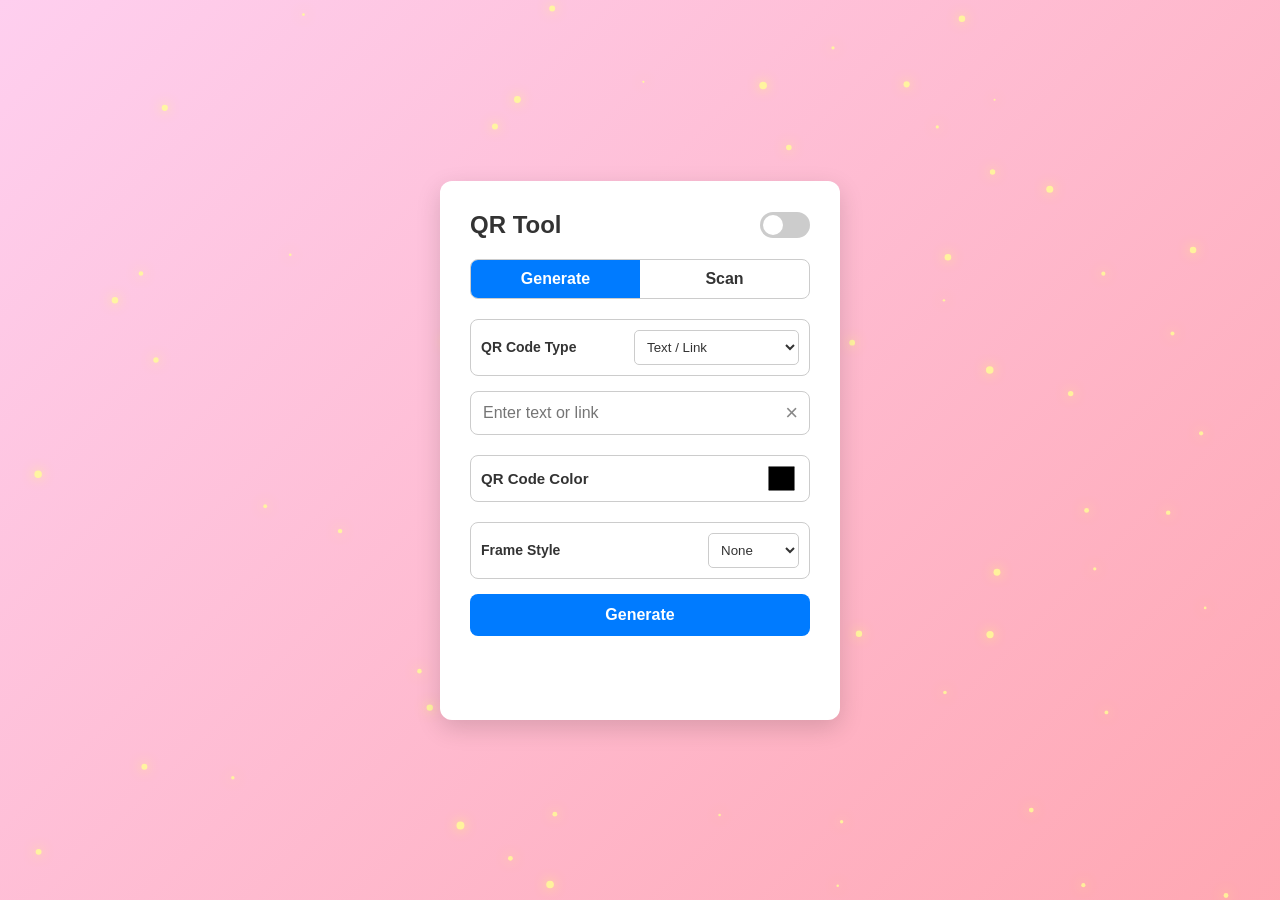
==== index.html @ a4e08ac9 "Rename qrindex.html to index.html" ====
<!DOCTYPE html>
<html lang="en">
<head>
    <meta charset="UTF-8">
    <meta name="viewport" content="width=device-width, initial-scale=1.0">
    <title>Modern QR Generator</title>
    <link rel="stylesheet" href="qrstyle.css">
    <script src="https://cdnjs.cloudflare.com/ajax/libs/qrcodejs/1.0.0/qrcode.min.js"></script>
    <script src="https://unpkg.com/html5-qrcode"></script>
</head>
<body>

    <canvas id="bg-canvas"></canvas>

    <div class="container">
        <div class="header">
            <h2>QR Tool</h2>
            <label class="theme-switch">
                <input type="checkbox" id="theme-toggle">
                <span class="slider round"></span>
            </label>
        </div>

        <div class="tabs">
            <button id="tab-generate" class="tab-btn active">Generate</button>
            <button id="tab-scan" class="tab-btn">Scan</button>
        </div>
        
        <div id="generate-section">
            
            <div class="template-selector">
                <label for="qr-type">QR Code Type</label>
                <select id="qr-type">
                    <option value="text">Text / Link</option>
                    <option value="vcard">Contact Card (vCard)</option>
                    <option value="wifi">Connect to Wi-Fi</option>
                </select>
            </div>

            <div id="input-text-group" class="input-wrapper">
                <input type="text" id="qr-input" placeholder="Enter text or link">
                <span id="clear-btn" class="clear-icon" title="Clear">&times;</span>
            </div>

            <div id="input-vcard-group" style="display: none;">
                <input type="text" id="vcard-name" class="multi-input" placeholder="Name">
                <input type="text" id="vcard-phone" class="multi-input" placeholder="Phone">
                <input type="email" id="vcard-email" class="multi-input" placeholder="Email">
                <input type="text" id="vcard-company" class="multi-input" placeholder="Company / Position">
            </div>

            <div id="input-wifi-group" style="display: none;">
                <input type="text" id="wifi-ssid" class="multi-input" placeholder="Wi-Fi Name (SSID)">
                <input type="text" id="wifi-pass" class="multi-input" placeholder="Password">
                <select id="wifi-type" class="multi-input">
                    <option value="WPA">WPA/WPA2 (Recommended)</option>
                    <option value="WEP">WEP</option>
                    <option value="nopass">No password required</option>
                </select>
            </div>
            
            <div class="color-picker-group">
                <label for="qr-color">QR Code Color</label>
                <input type="color" id="qr-color" value="#000000">
            </div>

            <div class="template-selector">
                <label for="qr-frame-style">Frame Style</label>
                <select id="qr-frame-style">
                    <option value="none">None</option>
                    <option value="scan-me">Scan Me</option>
                </select>
            </div>

            <button id="generate-btn">Generate</button>
            
            <div id="qr-outer-frame" class="frame-none">
                <div id="frame-text">SCAN ME</div>
                <div id="qr-wrapper">
                    <div id="qrcode"></div>
                    <img id="qr-logo" src="" alt="Logo">
                </div>
            </div>
            
            <button id="download-btn" style="display: none;">Download QR</button>
        </div>

        <div id="scan-section" style="display: none;">
            <div id="reader"></div>
            <div id="scan-result-box" style="display: none;">
                <p><strong>Scanned Result:</strong></p>
                <a id="scan-result-link" href="#" target="_blank"></a>
                <button id="copy-btn" class="secondary-btn" style="margin-top: 10px;">Copy Text</button>
            </div>
        </div>
    </div>

    <script src="qrapp.js"></script>
</body>
</html>
---- qrstyle.css ----
:root {
    --bg-gradient: linear-gradient(-45deg, #a1c4fd, #c2e9fb, #ff9a9e, #fecfef);
    --container-bg: #ffffff;
    --text-color: #333333;
    --input-bg: #ffffff;
    --border-color: #cccccc;
    --btn-color: #007bff;
    --btn-hover: #0056b3;
}
body.dark-mode {
    --bg-gradient: linear-gradient(-45deg, #1a1a2e, #16213e, #0f3460, #e94560);
    --container-bg: #2d2d2d;
    --text-color: #ffffff;
    --input-bg: #3d3d3d;
    --border-color: #555555;
}
body {
    font-family: 'Segoe UI', Tahoma, Geneva, Verdana, sans-serif;
    background: var(--bg-gradient); background-size: 400% 400%;
    animation: gradientMove 15s ease infinite; 
    display: flex; justify-content: center; align-items: center;
    height: 100vh; margin: 0;
}
#bg-canvas { position: fixed; top: 0; left: 0; width: 100vw; height: 100vh; z-index: -1; pointer-events: none; }
.container {
    background-color: var(--container-bg); padding: 30px; border-radius: 12px;
    box-shadow: 0 8px 25px rgba(0, 0, 0, 0.15); text-align: center;
    width: 90%; max-width: 400px; box-sizing: border-box; transition: all 0.4s ease;
}
.header { display: flex; justify-content: space-between; align-items: center; margin-bottom: 20px; }
h2 { color: var(--text-color); margin: 0; font-size: 24px; }

.theme-switch { position: relative; display: inline-block; width: 50px; height: 26px; }
.theme-switch input { opacity: 0; width: 0; height: 0; }
.slider { position: absolute; cursor: pointer; top: 0; left: 0; right: 0; bottom: 0; background-color: #ccc; transition: 0.4s; }
.slider:before { position: absolute; content: ""; height: 20px; width: 20px; left: 3px; bottom: 3px; background-color: white; transition: 0.4s; }
input:checked + .slider { background-color: #007bff; }
input:checked + .slider:before { transform: translateX(24px); }
.slider.round { border-radius: 34px; }
.slider.round:before { border-radius: 50%; }

.tabs {
    display: flex; justify-content: space-between; margin-bottom: 20px;
    background-color: var(--input-bg); border-radius: 8px; overflow: hidden; border: 1px solid var(--border-color);
}
.tab-btn {
    flex: 1; background-color: transparent; color: var(--text-color); border-radius: 0;
    padding: 10px; font-size: 16px; font-weight: bold; transition: all 0.3s ease; border: none; outline: none; cursor: pointer;
}
.tab-btn:hover { background-color: rgba(0, 123, 255, 0.1); }
.tab-btn.active { background-color: var(--btn-color); color: white; }

.template-selector {
    display: flex; justify-content: space-between; align-items: center; margin-bottom: 15px;
    padding: 10px; background-color: var(--input-bg); border: 1px solid var(--border-color); border-radius: 8px;
}
.template-selector label { color: var(--text-color); font-weight: bold; font-size: 14px; }
.template-selector select { padding: 8px; border-radius: 5px; border: 1px solid var(--border-color); background-color: var(--container-bg); color: var(--text-color); outline: none; cursor: pointer; }
.multi-input { width: 100%; box-sizing: border-box; padding: 12px; margin-bottom: 10px; border: 1px solid var(--border-color); background-color: var(--input-bg); color: var(--text-color); border-radius: 8px; font-size: 15px; outline: none; }
.multi-input:focus { border-color: var(--btn-color); box-shadow: 0 0 5px rgba(0, 123, 255, 0.5); }

.input-wrapper { position: relative; width: 100%; margin-bottom: 20px; }
.input-wrapper input[type="text"] { width: 100%; box-sizing: border-box; padding: 12px; padding-right: 35px; border: 1px solid var(--border-color); background-color: var(--input-bg); color: var(--text-color); border-radius: 8px; font-size: 16px; outline: none; margin-bottom: 0; }
.input-wrapper input[type="text"]:focus { border-color: var(--btn-color); box-shadow: 0 0 5px rgba(0, 123, 255, 0.5); }
.clear-icon { position: absolute; right: 12px; top: 50%; transform: translateY(-50%); font-size: 22px; color: #888888; cursor: pointer; user-select: none; }
.clear-icon:hover { color: #ff4d4d; transform: translateY(-50%) scale(1.1); }

.color-picker-group { display: flex; justify-content: space-between; align-items: center; margin-bottom: 20px; padding: 5px 10px; background-color: var(--input-bg); border: 1px solid var(--border-color); border-radius: 8px; }
.color-picker-group label { color: var(--text-color); font-size: 15px; font-weight: bold; }
input[type="color"] { border: none; width: 35px; height: 35px; border-radius: 50%; cursor: pointer; background: none; outline: none; }

button { background-color: var(--btn-color); color: white; border: none; padding: 12px 20px; border-radius: 8px; font-size: 16px; cursor: pointer; width: 100%; font-weight: bold; transition: 0.3s; }
button:hover { background-color: var(--btn-hover); }
button:active { transform: scale(0.98); }
.secondary-btn { background-color: #6c757d; }
.secondary-btn:hover { background-color: #5a6268; }
#download-btn { margin-top: 15px; background-color: #28a745; }
#download-btn:hover { background-color: #218838; }

#qr-wrapper { position: relative; width: 100%; display: block; }
#qrcode { display: flex; justify-content: center; padding: 15px; background: white; border-radius: 8px; width: 100%; box-sizing: border-box; }
#qrcode img, #qrcode canvas { width: 100% !important; max-width: 200px !important; height: auto !important; margin: 0 auto; }
#qr-logo { position: absolute; top: 50%; left: 50%; transform: translate(-50%, -50%); width: 45px; height: 45px; background-color: white; padding: 3px; border-radius: 50%; display: none; z-index: 10; box-shadow: 0 2px 5px rgba(0,0,0,0.2); }

#reader { width: 100%; border-radius: 8px; overflow: hidden; border: 2px dashed var(--btn-color); background-color: var(--input-bg); }
#scan-result-box { margin-top: 15px; padding: 15px; background-color: #e8f4fd; border-radius: 8px; word-break: break-all; border: 1px solid #b6d4fe; }
body.dark-mode #scan-result-box { background-color: #1e293b; border-color: #334155; }
#scan-result-link { color: var(--btn-color); font-weight: bold; text-decoration: none; }
#scan-result-link:hover { text-decoration: underline; }

@keyframes gradientMove { 0% { background-position: 0% 50%; } 50% { background-position: 100% 50%; } 100% { background-position: 0% 50%; } }

/* --- Frame Styles အသစ် --- */
#qr-outer-frame {
    position: relative;
    display: inline-block;
    padding: 0;
    border-radius: 12px;
    background: transparent;
    transition: all 0.3s ease;
    margin-top: 20px;
    width: 100%;
    box-sizing: border-box;
}
#qr-outer-frame.frame-scan-me {
    padding: 40px 15px 15px 15px; /* အပေါ်ဘက်တွင် စာရေးရန် နေရာချန်ထားခြင်း */
    box-shadow: 0 4px 15px rgba(0,0,0,0.2);
}
#frame-text {
    display: none;
    position: absolute;
    top: 10px;
    left: 50%;
    transform: translateX(-50%);
    color: white;
    font-weight: bold;
    font-size: 18px;
    letter-spacing: 2px;
}
#qr-outer-frame.frame-scan-me #frame-text {
    display: block;
}
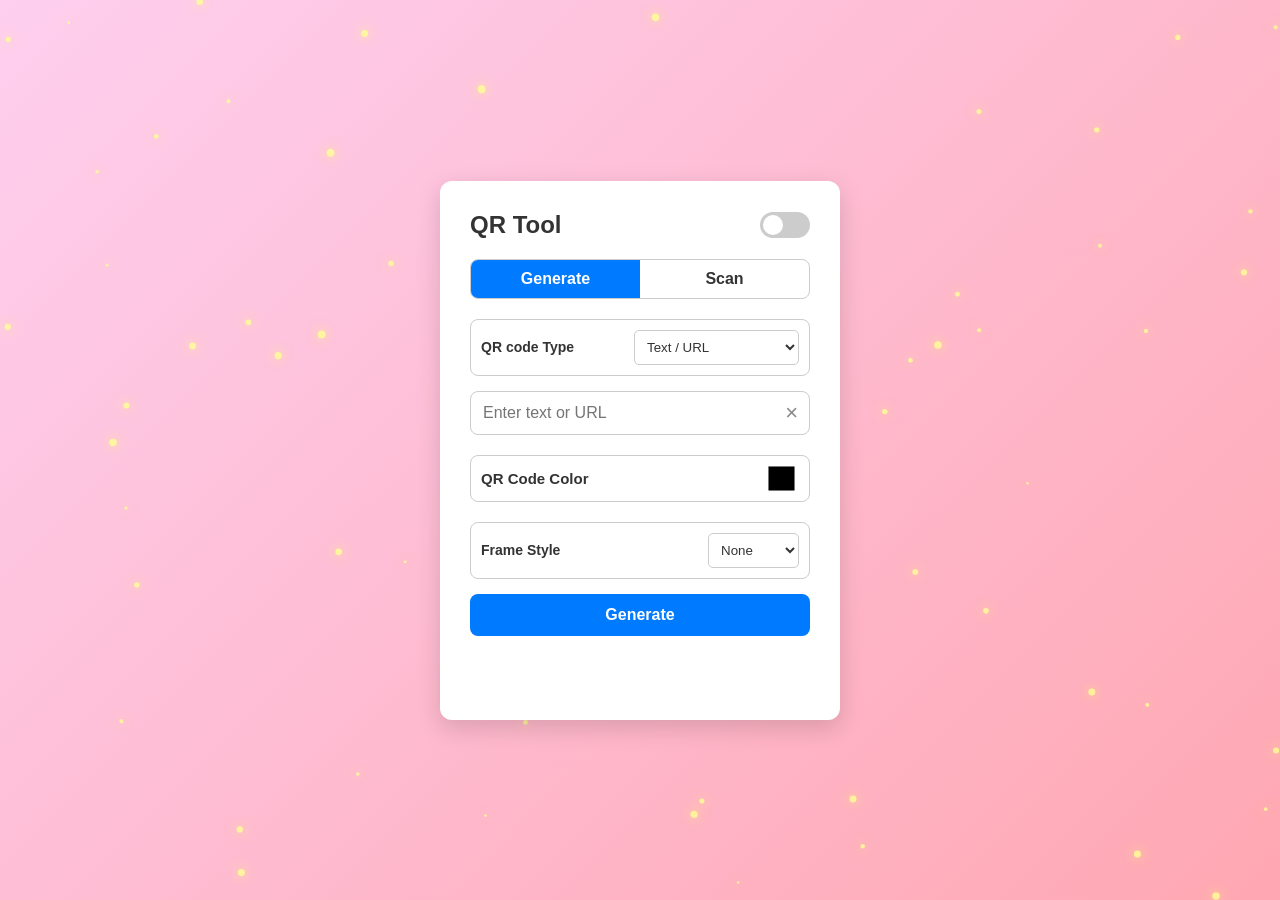
==== commit 7974ce58: "Enhance QR Tool layout and functionality Updated the HTML structure and added a camera switch button" ====
--- a/index.html
+++ b/index.html
@@ -29,16 +29,16 @@
         <div id="generate-section">
             
             <div class="template-selector">
-                <label for="qr-type">QR Code Type</label>
+                <label for="qr-type">QR code Type </label>
                 <select id="qr-type">
-                    <option value="text">Text / Link</option>
+                    <option value="text">Text / URL</option>
                     <option value="vcard">Contact Card (vCard)</option>
-                    <option value="wifi">Connect to Wi-Fi</option>
+                    <option value="wifi">Connect to WiFi</option>
                 </select>
             </div>
 
             <div id="input-text-group" class="input-wrapper">
-                <input type="text" id="qr-input" placeholder="Enter text or link">
+                <input type="text" id="qr-input" placeholder="Enter text or URL">
                 <span id="clear-btn" class="clear-icon" title="Clear">&times;</span>
             </div>
 
@@ -46,16 +46,16 @@
                 <input type="text" id="vcard-name" class="multi-input" placeholder="Name">
                 <input type="text" id="vcard-phone" class="multi-input" placeholder="Phone">
                 <input type="email" id="vcard-email" class="multi-input" placeholder="Email">
-                <input type="text" id="vcard-company" class="multi-input" placeholder="Company / Position">
+                <input type="text" id="vcard-company" class="multi-input" placeholder="Company/Position">
             </div>
 
             <div id="input-wifi-group" style="display: none;">
-                <input type="text" id="wifi-ssid" class="multi-input" placeholder="Wi-Fi Name (SSID)">
+                <input type="text" id="wifi-ssid" class="multi-input" placeholder="WiFi Name (SSID)">
                 <input type="text" id="wifi-pass" class="multi-input" placeholder="Password">
                 <select id="wifi-type" class="multi-input">
                     <option value="WPA">WPA/WPA2 (Recommended)</option>
                     <option value="WEP">WEP</option>
-                    <option value="nopass">No password required</option>
+                    <option value="nopass">No Password Required</option>
                 </select>
             </div>
             
@@ -85,7 +85,9 @@
             <button id="download-btn" style="display: none;">Download QR</button>
         </div>
 
+        <!-- Scan ဖတ်မည့် အပိုင်း (ပြင်ဆင်ထားသည်) -->
         <div id="scan-section" style="display: none;">
+            <button id="switch-camera-btn" class="secondary-btn" style="margin-bottom: 15px;">🔄 Switch Camera</button>
             <div id="reader"></div>
             <div id="scan-result-box" style="display: none;">
                 <p><strong>Scanned Result:</strong></p>
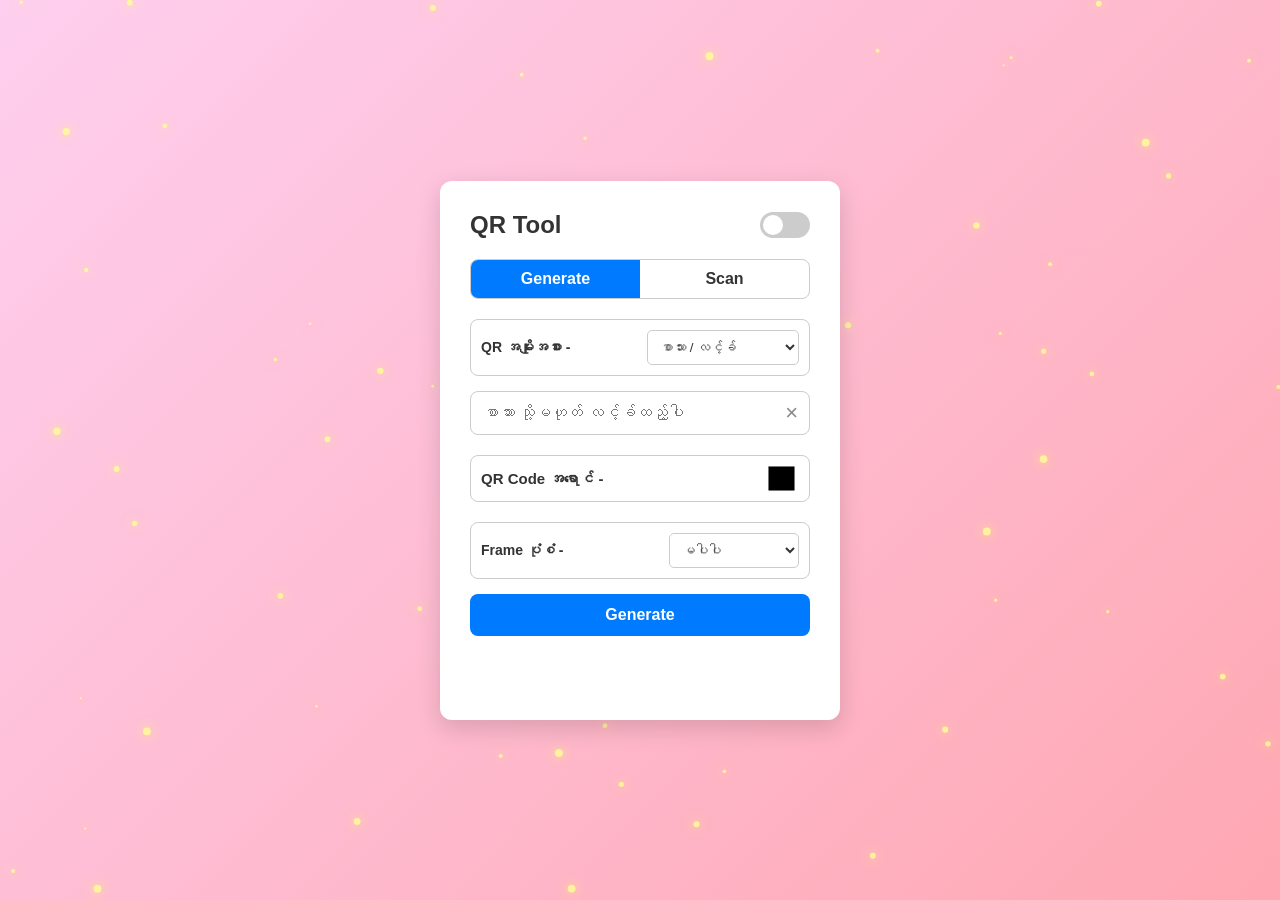
==== commit 3e3f1bb3: "Update index.html" ====
--- a/index.html
+++ b/index.html
@@ -27,48 +27,47 @@
         </div>
         
         <div id="generate-section">
-            
             <div class="template-selector">
-                <label for="qr-type">QR code Type </label>
+                <label for="qr-type">QR အမျိုးအစား - </label>
                 <select id="qr-type">
-                    <option value="text">Text / URL</option>
-                    <option value="vcard">Contact Card (vCard)</option>
-                    <option value="wifi">Connect to WiFi</option>
+                    <option value="text">စာသား / လင့်ခ်</option>
+                    <option value="vcard">လိပ်စာကတ် (vCard)</option>
+                    <option value="wifi">WiFi ချိတ်ဆက်ရန်</option>
                 </select>
             </div>
 
             <div id="input-text-group" class="input-wrapper">
-                <input type="text" id="qr-input" placeholder="Enter text or URL">
+                <input type="text" id="qr-input" placeholder="စာသား သို့မဟုတ် လင့်ခ်ထည့်ပါ">
                 <span id="clear-btn" class="clear-icon" title="Clear">&times;</span>
             </div>
 
             <div id="input-vcard-group" style="display: none;">
-                <input type="text" id="vcard-name" class="multi-input" placeholder="Name">
-                <input type="text" id="vcard-phone" class="multi-input" placeholder="Phone">
-                <input type="email" id="vcard-email" class="multi-input" placeholder="Email">
-                <input type="text" id="vcard-company" class="multi-input" placeholder="Company/Position">
+                <input type="text" id="vcard-name" class="multi-input" placeholder="အမည် (Name)">
+                <input type="text" id="vcard-phone" class="multi-input" placeholder="ဖုန်းနံပါတ် (Phone)">
+                <input type="email" id="vcard-email" class="multi-input" placeholder="အီးမေးလ် (Email)">
+                <input type="text" id="vcard-company" class="multi-input" placeholder="ကုမ္ပဏီ / ရာထူး (Company)">
             </div>
 
             <div id="input-wifi-group" style="display: none;">
-                <input type="text" id="wifi-ssid" class="multi-input" placeholder="WiFi Name (SSID)">
+                <input type="text" id="wifi-ssid" class="multi-input" placeholder="WiFi အမည် (SSID)">
                 <input type="text" id="wifi-pass" class="multi-input" placeholder="Password">
                 <select id="wifi-type" class="multi-input">
-                    <option value="WPA">WPA/WPA2 (Recommended)</option>
+                    <option value="WPA">WPA/WPA2 (အများဆုံးသုံးသည်)</option>
                     <option value="WEP">WEP</option>
-                    <option value="nopass">No Password Required</option>
+                    <option value="nopass">Password မလိုပါ</option>
                 </select>
             </div>
             
             <div class="color-picker-group">
-                <label for="qr-color">QR Code Color</label>
+                <label for="qr-color">QR Code အရောင် - </label>
                 <input type="color" id="qr-color" value="#000000">
             </div>
 
             <div class="template-selector">
-                <label for="qr-frame-style">Frame Style</label>
+                <label for="qr-frame-style">Frame ပုံစံ - </label>
                 <select id="qr-frame-style">
-                    <option value="none">None</option>
-                    <option value="scan-me">Scan Me</option>
+                    <option value="none">မပါပါ</option>
+                    <option value="scan-me">"Scan Me" ဘောင်</option>
                 </select>
             </div>
 
@@ -85,14 +84,19 @@
             <button id="download-btn" style="display: none;">Download QR</button>
         </div>
 
-        <!-- Scan ဖတ်မည့် အပိုင်း (ပြင်ဆင်ထားသည်) -->
         <div id="scan-section" style="display: none;">
-            <button id="switch-camera-btn" class="secondary-btn" style="margin-bottom: 15px;">🔄 Switch Camera</button>
+            <button id="switch-camera-btn" class="secondary-btn" style="margin-bottom: 15px;">🔄 ကင်မရာ ပြောင်းရန်</button>
             <div id="reader"></div>
             <div id="scan-result-box" style="display: none;">
                 <p><strong>Scanned Result:</strong></p>
-                <a id="scan-result-link" href="#" target="_blank"></a>
-                <button id="copy-btn" class="secondary-btn" style="margin-top: 10px;">Copy Text</button>
+                <a id="scan-result-link" href="#" target="_blank" style="word-break: break-all; display: block; margin-bottom: 15px;"></a>
+                
+                <!-- ခလုတ် ၂ ခုကို ဘေးတိုက်ထားရန် Flex သုံးထားပါသည် -->
+                <div style="display: flex; gap: 10px; justify-content: center;">
+                    <button id="copy-btn" class="secondary-btn">Copy</button>
+                    <!-- လင့်ခ်ဖြစ်မှသာ ပေါ်လာမည့် Open Link ခလုတ် -->
+                    <button id="open-link-btn" style="display: none; background-color: #28a745;">🌐 Open Link</button>
+                </div>
             </div>
         </div>
     </div>
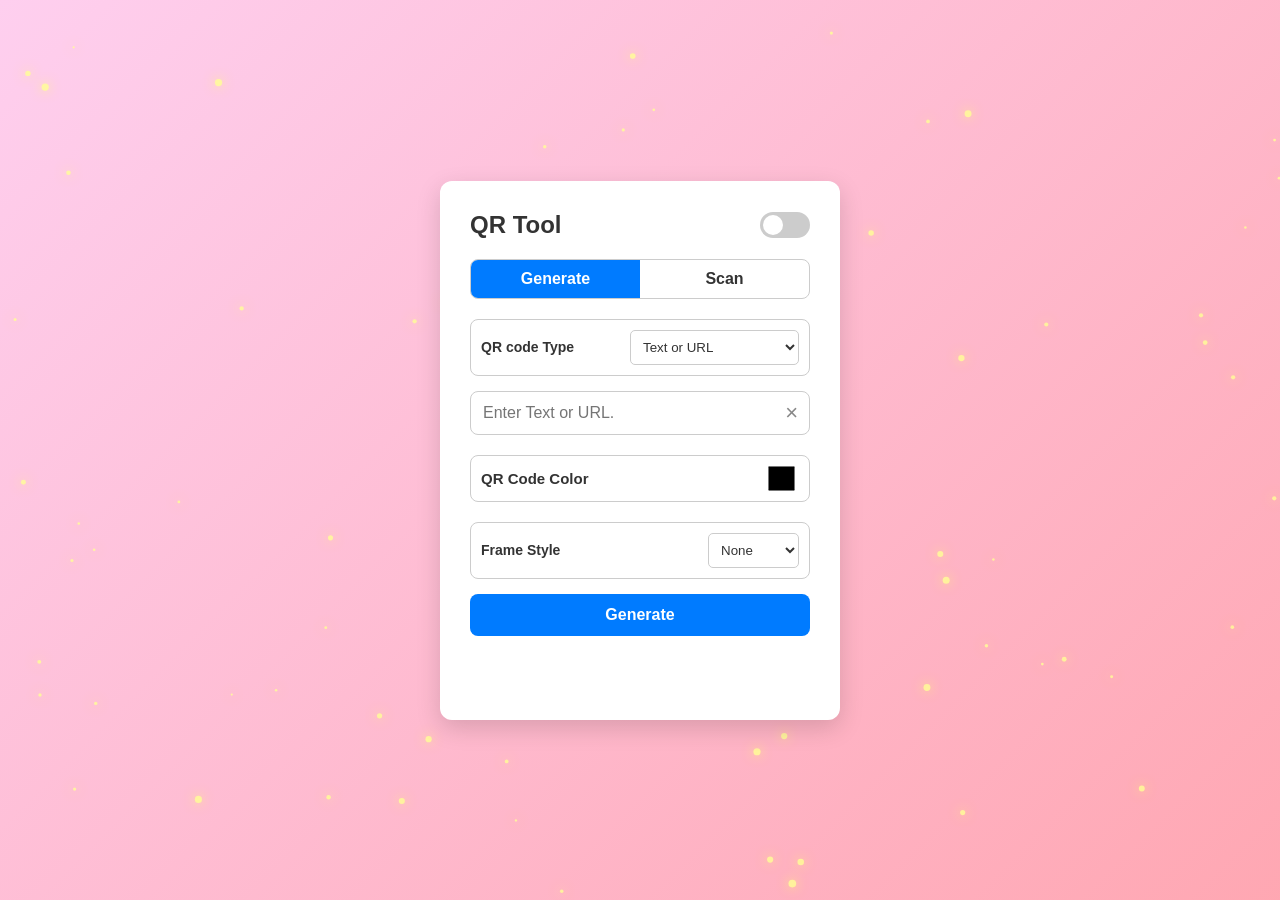
==== commit 9d4581d7: "Update index.html" ====
--- a/index.html
+++ b/index.html
@@ -28,46 +28,46 @@
         
         <div id="generate-section">
             <div class="template-selector">
-                <label for="qr-type">QR အမျိုးအစား - </label>
+                <label for="qr-type">QR code Type</label>
                 <select id="qr-type">
-                    <option value="text">စာသား / လင့်ခ်</option>
-                    <option value="vcard">လိပ်စာကတ် (vCard)</option>
-                    <option value="wifi">WiFi ချိတ်ဆက်ရန်</option>
+                    <option value="text">Text or URL</option>
+                    <option value="vcard">Contact cards (vCard)</option>
+                    <option value="wifi">Connect to WI-FI</option>
                 </select>
             </div>
 
             <div id="input-text-group" class="input-wrapper">
-                <input type="text" id="qr-input" placeholder="စာသား သို့မဟုတ် လင့်ခ်ထည့်ပါ">
+                <input type="text" id="qr-input" placeholder="Enter Text or URL.">
                 <span id="clear-btn" class="clear-icon" title="Clear">&times;</span>
             </div>
 
             <div id="input-vcard-group" style="display: none;">
-                <input type="text" id="vcard-name" class="multi-input" placeholder="အမည် (Name)">
-                <input type="text" id="vcard-phone" class="multi-input" placeholder="ဖုန်းနံပါတ် (Phone)">
-                <input type="email" id="vcard-email" class="multi-input" placeholder="အီးမေးလ် (Email)">
-                <input type="text" id="vcard-company" class="multi-input" placeholder="ကုမ္ပဏီ / ရာထူး (Company)">
+                <input type="text" id="vcard-name" class="multi-input" placeholder="Name">
+                <input type="text" id="vcard-phone" class="multi-input" placeholder="Phone">
+                <input type="email" id="vcard-email" class="multi-input" placeholder="Email">
+                <input type="text" id="vcard-company" class="multi-input" placeholder="Company/Position">
             </div>
 
             <div id="input-wifi-group" style="display: none;">
-                <input type="text" id="wifi-ssid" class="multi-input" placeholder="WiFi အမည် (SSID)">
+                <input type="text" id="wifi-ssid" class="multi-input" placeholder="WiFi Name (SSID)">
                 <input type="text" id="wifi-pass" class="multi-input" placeholder="Password">
                 <select id="wifi-type" class="multi-input">
-                    <option value="WPA">WPA/WPA2 (အများဆုံးသုံးသည်)</option>
+                    <option value="WPA">WPA/WPA2 (Recommended)</option>
                     <option value="WEP">WEP</option>
-                    <option value="nopass">Password မလိုပါ</option>
+                    <option value="nopass">NO Password required</option>
                 </select>
             </div>
             
             <div class="color-picker-group">
-                <label for="qr-color">QR Code အရောင် - </label>
+                <label for="qr-color">QR Code Color</label>
                 <input type="color" id="qr-color" value="#000000">
             </div>
 
             <div class="template-selector">
-                <label for="qr-frame-style">Frame ပုံစံ - </label>
+                <label for="qr-frame-style">Frame Style</label>
                 <select id="qr-frame-style">
-                    <option value="none">မပါပါ</option>
-                    <option value="scan-me">"Scan Me" ဘောင်</option>
+                    <option value="none">None</option>
+                    <option value="scan-me">Scan Me</option>
                 </select>
             </div>
 
@@ -85,7 +85,7 @@
         </div>
 
         <div id="scan-section" style="display: none;">
-            <button id="switch-camera-btn" class="secondary-btn" style="margin-bottom: 15px;">🔄 ကင်မရာ ပြောင်းရန်</button>
+            <button id="switch-camera-btn" class="secondary-btn" style="margin-bottom: 15px;">🔄 Switch Camera</button>
             <div id="reader"></div>
             <div id="scan-result-box" style="display: none;">
                 <p><strong>Scanned Result:</strong></p>
